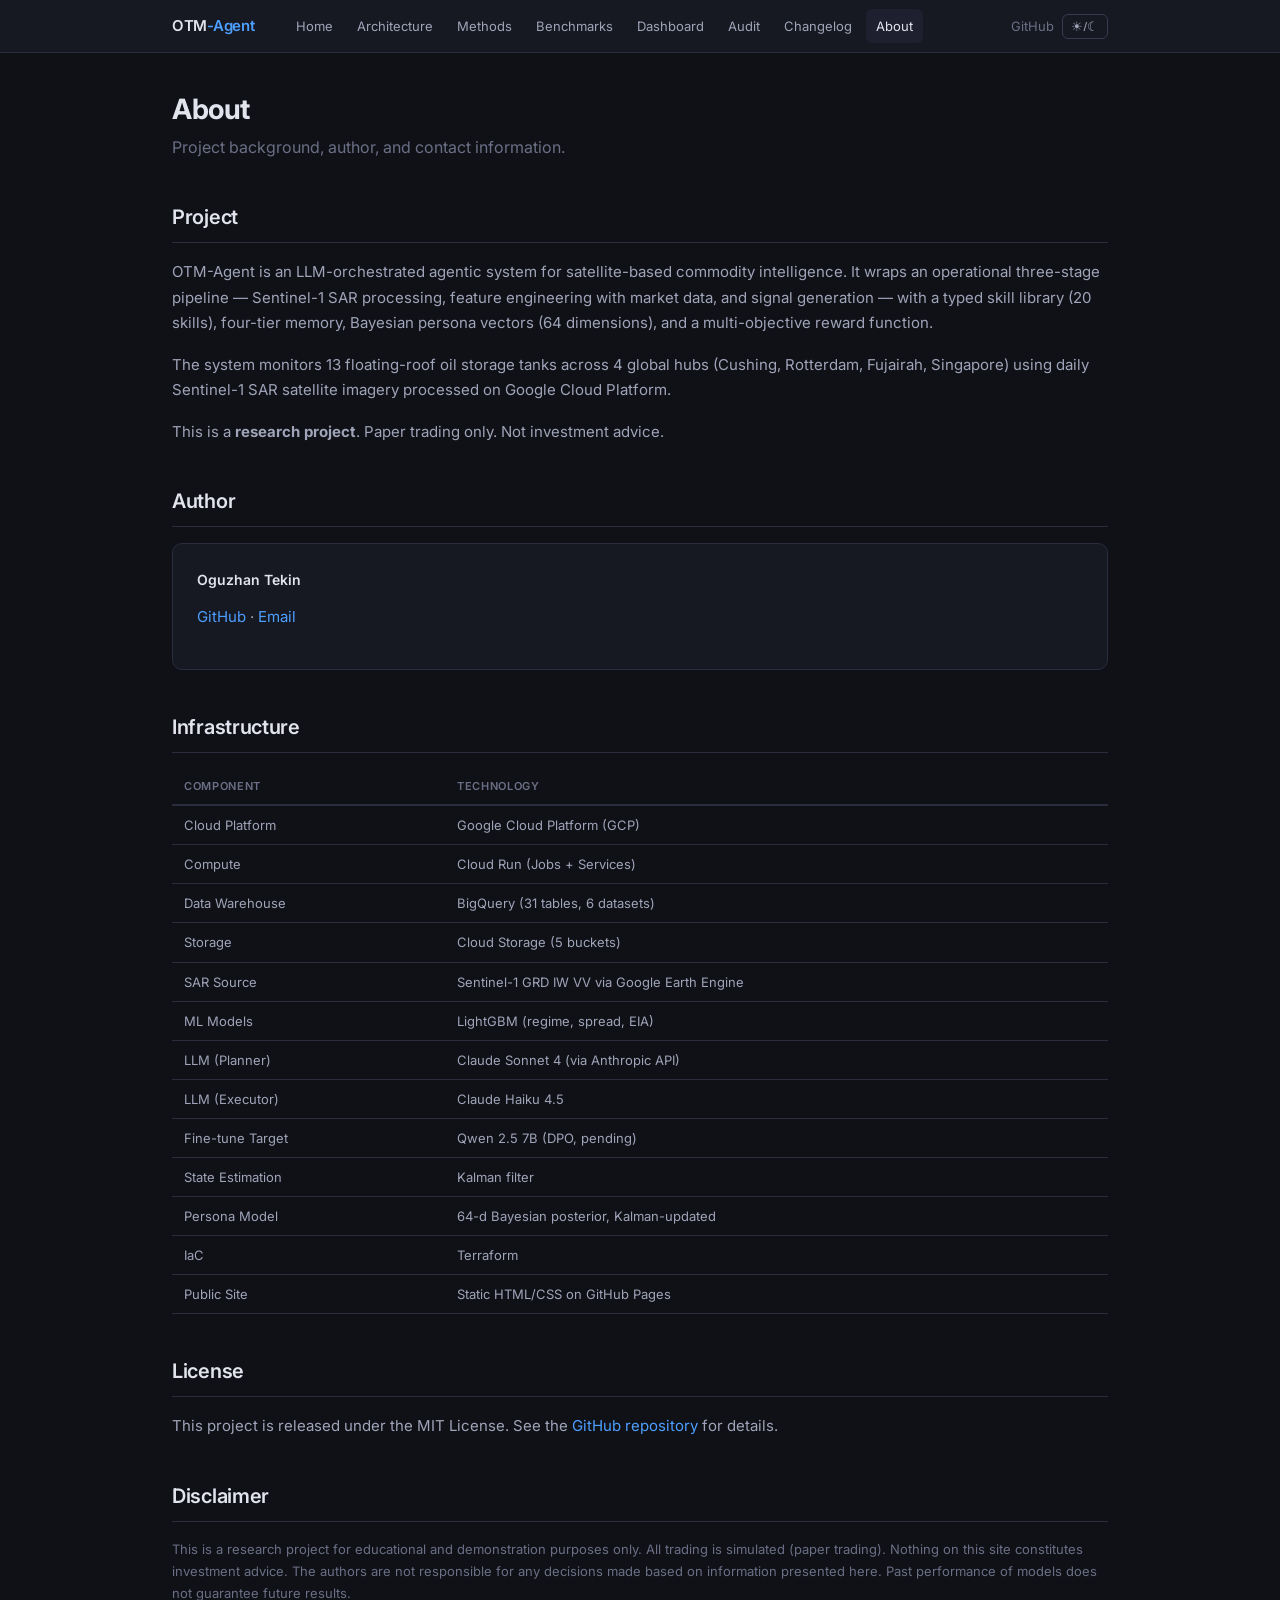
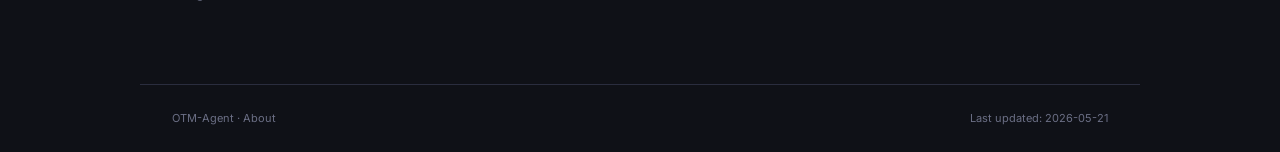
==== about.html @ 9c9e40b7 "feat: launch OTM-Agent public site with 8 pages Static HTML/CSS site for OTM-Agent project: - Home: " ====
<!DOCTYPE html>
<html lang="en" data-theme="dark">
<head>
<meta charset="UTF-8">
<meta name="viewport" content="width=device-width, initial-scale=1.0">
<title>About — OTM-Agent</title>
<link rel="preconnect" href="https://fonts.googleapis.com">
<link rel="preconnect" href="https://fonts.gstatic.com" crossorigin>
<link href="https://fonts.googleapis.com/css2?family=Inter:wght@400;500;600;700&family=JetBrains+Mono:wght@400;500&display=swap" rel="stylesheet">
<link rel="stylesheet" href="css/style.css">
</head>
<body>
<nav>
  <div class="nav-inner">
    <a href="index.html" class="nav-logo">OTM<span>-Agent</span></a>
    <div class="nav-links">
      <a href="index.html">Home</a>
      <a href="architecture.html">Architecture</a>
      <a href="methods.html">Methods</a>
      <a href="benchmarks.html">Benchmarks</a>
      <a href="dashboard.html">Dashboard</a>
      <a href="audit.html">Audit</a>
      <a href="changelog.html">Changelog</a>
      <a href="about.html" class="active">About</a>
    </div>
    <div class="nav-right">
      <a href="https://github.com/oguzhan-canada/otm-agent-site" style="color:var(--text3);font-size:13px">GitHub</a>
      <button class="theme-toggle" onclick="toggleTheme()">☀/☾</button>
    </div>
  </div>
</nav>

<div class="page">
  <h1>About</h1>
  <p class="subtitle">Project background, author, and contact information.</p>

  <h2>Project</h2>
  <p>OTM-Agent is an LLM-orchestrated agentic system for satellite-based commodity intelligence. It wraps an operational three-stage pipeline — Sentinel-1 SAR processing, feature engineering with market data, and signal generation — with a typed skill library (20 skills), four-tier memory, Bayesian persona vectors (64 dimensions), and a multi-objective reward function.</p>
  <p>The system monitors 13 floating-roof oil storage tanks across 4 global hubs (Cushing, Rotterdam, Fujairah, Singapore) using daily Sentinel-1 SAR satellite imagery processed on Google Cloud Platform.</p>
  <p>This is a <strong>research project</strong>. Paper trading only. Not investment advice.</p>

  <h2>Author</h2>
  <div class="card">
    <div class="card-title">Oguzhan Tekin</div>
    <p>
      <a href="https://github.com/oguzhan-canada">GitHub</a> ·
      <a href="mailto:oguzhantekin@gmail.com">Email</a>
    </p>
  </div>

  <h2>Infrastructure</h2>
  <table>
    <thead>
      <tr><th>Component</th><th>Technology</th></tr>
    </thead>
    <tbody>
      <tr><td>Cloud Platform</td><td>Google Cloud Platform (GCP)</td></tr>
      <tr><td>Compute</td><td>Cloud Run (Jobs + Services)</td></tr>
      <tr><td>Data Warehouse</td><td>BigQuery (31 tables, 6 datasets)</td></tr>
      <tr><td>Storage</td><td>Cloud Storage (5 buckets)</td></tr>
      <tr><td>SAR Source</td><td>Sentinel-1 GRD IW VV via Google Earth Engine</td></tr>
      <tr><td>ML Models</td><td>LightGBM (regime, spread, EIA)</td></tr>
      <tr><td>LLM (Planner)</td><td>Claude Sonnet 4 (via Anthropic API)</td></tr>
      <tr><td>LLM (Executor)</td><td>Claude Haiku 4.5</td></tr>
      <tr><td>Fine-tune Target</td><td>Qwen 2.5 7B (DPO, pending)</td></tr>
      <tr><td>State Estimation</td><td>Kalman filter</td></tr>
      <tr><td>Persona Model</td><td>64-d Bayesian posterior, Kalman-updated</td></tr>
      <tr><td>IaC</td><td>Terraform</td></tr>
      <tr><td>Public Site</td><td>Static HTML/CSS on GitHub Pages</td></tr>
    </tbody>
  </table>

  <h2>License</h2>
  <p>This project is released under the MIT License. See the <a href="https://github.com/oguzhan-canada/otm-agent-site">GitHub repository</a> for details.</p>

  <h2>Disclaimer</h2>
  <p style="font-size:13px;color:var(--text3)">This is a research project for educational and demonstration purposes only. All trading is simulated (paper trading). Nothing on this site constitutes investment advice. The authors are not responsible for any decisions made based on information presented here. Past performance of models does not guarantee future results.</p>

</div>

<footer>
  <span>OTM-Agent · About</span>
  <span>Last updated: 2026-05-21</span>
</footer>

<script>
function toggleTheme() {
  const html = document.documentElement;
  const current = html.getAttribute('data-theme');
  html.setAttribute('data-theme', current === 'dark' ? 'light' : 'dark');
  localStorage.setItem('theme', html.getAttribute('data-theme'));
}
(function() {
  const saved = localStorage.getItem('theme');
  if (saved) document.documentElement.setAttribute('data-theme', saved);
})();
</script>
</body>
</html>
---- css/style.css ----
*, *::before, *::after { box-sizing: border-box; margin: 0; padding: 0; }

:root {
  --bg: #0f1117;
  --bg2: #161822;
  --bg3: #1e2030;
  --bg4: #262940;
  --text: #e2e4ed;
  --text2: #a0a4b8;
  --text3: #6b6f85;
  --border: #2a2d3e;
  --border2: #383b50;
  --radius: 6px;
  --radius-lg: 10px;
  --accent: #4d9fff;
  --teal: #4ecdc4;
  --amber: #f0a500;
  --red: #e74c3c;
  --green: #2ecc71;
  --purple: #9b59b6;
  --shadow: 0 1px 3px rgba(0,0,0,0.3);
  --max-w: 1000px;
}

[data-theme="light"] {
  --bg: #ffffff;
  --bg2: #f8f9fa;
  --bg3: #f0f1f4;
  --bg4: #e8e9ee;
  --text: #1a1c24;
  --text2: #555866;
  --text3: #888b99;
  --border: #e0e2e8;
  --border2: #d0d2d8;
  --shadow: 0 1px 3px rgba(0,0,0,0.08);
}

html { scroll-behavior: smooth; }
body {
  font-family: 'Inter', -apple-system, BlinkMacSystemFont, 'Segoe UI', sans-serif;
  background: var(--bg);
  color: var(--text);
  font-size: 15px;
  line-height: 1.7;
  -webkit-font-smoothing: antialiased;
}

/* ── Navigation ── */
nav {
  position: sticky;
  top: 0;
  z-index: 100;
  background: var(--bg2);
  border-bottom: 1px solid var(--border);
  backdrop-filter: blur(12px);
}
.nav-inner {
  max-width: var(--max-w);
  margin: 0 auto;
  padding: 0 2rem;
  display: flex;
  align-items: center;
  height: 52px;
  gap: 8px;
}
.nav-logo {
  font-weight: 600;
  font-size: 15px;
  color: var(--text);
  text-decoration: none;
  letter-spacing: -0.3px;
  margin-right: 1.5rem;
  white-space: nowrap;
}
.nav-logo span { color: var(--accent); }
.nav-links {
  display: flex;
  gap: 4px;
  flex-wrap: wrap;
}
.nav-links a {
  font-size: 13px;
  color: var(--text2);
  text-decoration: none;
  padding: 6px 10px;
  border-radius: var(--radius);
  transition: background 0.15s, color 0.15s;
}
.nav-links a:hover,
.nav-links a.active {
  background: var(--bg3);
  color: var(--text);
}
.nav-right {
  margin-left: auto;
  display: flex;
  align-items: center;
  gap: 8px;
}
.theme-toggle {
  background: none;
  border: 1px solid var(--border2);
  border-radius: var(--radius);
  color: var(--text2);
  padding: 4px 8px;
  cursor: pointer;
  font-size: 13px;
  transition: background 0.15s;
}
.theme-toggle:hover { background: var(--bg3); }

/* ── Main content ── */
.page {
  max-width: var(--max-w);
  margin: 0 auto;
  padding: 2.5rem 2rem 4rem;
}

/* ── Typography ── */
h1 {
  font-size: 28px;
  font-weight: 700;
  letter-spacing: -0.5px;
  margin-bottom: 0.5rem;
  line-height: 1.2;
}
h2 {
  font-size: 20px;
  font-weight: 600;
  letter-spacing: -0.3px;
  margin-top: 2.5rem;
  margin-bottom: 1rem;
  padding-bottom: 0.5rem;
  border-bottom: 1px solid var(--border);
}
h3 {
  font-size: 16px;
  font-weight: 600;
  margin-top: 1.75rem;
  margin-bottom: 0.75rem;
}
p { margin-bottom: 1rem; color: var(--text2); }
a { color: var(--accent); text-decoration: none; }
a:hover { text-decoration: underline; }

.subtitle {
  font-size: 16px;
  color: var(--text3);
  margin-bottom: 2rem;
  line-height: 1.6;
}

/* ── Metric tiles ── */
.metric-grid {
  display: grid;
  grid-template-columns: repeat(4, 1fr);
  gap: 1px;
  background: var(--border);
  border: 1px solid var(--border);
  border-radius: var(--radius-lg);
  overflow: hidden;
  margin-bottom: 2rem;
}
@media (max-width: 700px) { .metric-grid { grid-template-columns: repeat(2, 1fr); } }
.metric {
  background: var(--bg2);
  padding: 1.25rem;
}
.metric-label {
  font-size: 11px;
  font-weight: 600;
  color: var(--text3);
  text-transform: uppercase;
  letter-spacing: 0.06em;
  margin-bottom: 6px;
}
.metric-value {
  font-family: 'JetBrains Mono', monospace;
  font-size: 24px;
  font-weight: 500;
  color: var(--text);
  letter-spacing: -0.5px;
}
.metric-sub {
  font-size: 11px;
  color: var(--text3);
  margin-top: 4px;
}

/* ── Cards ── */
.card {
  background: var(--bg2);
  border: 1px solid var(--border);
  border-radius: var(--radius-lg);
  padding: 1.5rem;
  margin-bottom: 1.5rem;
}
.card-title {
  font-size: 14px;
  font-weight: 600;
  margin-bottom: 0.75rem;
}

/* ── Tables ── */
table {
  width: 100%;
  border-collapse: collapse;
  font-size: 13px;
  margin-bottom: 1.5rem;
}
th {
  text-align: left;
  font-weight: 600;
  font-size: 11px;
  text-transform: uppercase;
  letter-spacing: 0.06em;
  color: var(--text3);
  padding: 8px 12px;
  border-bottom: 2px solid var(--border);
}
td {
  padding: 8px 12px;
  border-bottom: 1px solid var(--border);
  color: var(--text2);
}
tr:hover td { background: var(--bg3); }

/* ── Code blocks ── */
code {
  font-family: 'JetBrains Mono', monospace;
  font-size: 13px;
  background: var(--bg3);
  padding: 2px 6px;
  border-radius: 4px;
}
pre {
  background: var(--bg3);
  border: 1px solid var(--border);
  border-radius: var(--radius);
  padding: 1rem 1.25rem;
  overflow-x: auto;
  font-family: 'JetBrains Mono', monospace;
  font-size: 13px;
  line-height: 1.6;
  margin-bottom: 1.5rem;
  color: var(--text2);
}
pre code { background: none; padding: 0; }

/* ── Badges ── */
.badge {
  display: inline-block;
  font-size: 11px;
  padding: 2px 10px;
  border-radius: 20px;
  font-weight: 500;
  border: 1px solid currentColor;
}
.badge-blue { color: var(--accent); }
.badge-green { color: var(--green); }
.badge-amber { color: var(--amber); }
.badge-red { color: var(--red); }
.badge-purple { color: var(--purple); }
.badge-teal { color: var(--teal); }

/* ── Diagram / ASCII art box ── */
.diagram {
  background: var(--bg3);
  border: 1px solid var(--border);
  border-radius: var(--radius);
  padding: 1.5rem;
  overflow-x: auto;
  font-family: 'JetBrains Mono', monospace;
  font-size: 12px;
  line-height: 1.5;
  color: var(--text2);
  margin-bottom: 1.5rem;
  white-space: pre;
}

/* ── Section label ── */
.section-label {
  font-size: 11px;
  font-weight: 600;
  letter-spacing: 0.08em;
  text-transform: uppercase;
  color: var(--text3);
  margin-bottom: 1rem;
  margin-top: 2rem;
  display: flex;
  align-items: center;
  gap: 8px;
}
.section-label::before {
  content: '';
  display: block;
  width: 16px;
  height: 1px;
  background: var(--border2);
}

/* ── Footer ── */
footer {
  max-width: var(--max-w);
  margin: 0 auto;
  padding: 1.5rem 2rem;
  font-size: 11px;
  color: var(--text3);
  border-top: 1px solid var(--border);
  display: flex;
  justify-content: space-between;
  flex-wrap: wrap;
  gap: 8px;
}
footer a { color: var(--text3); }
footer a:hover { color: var(--text2); }

/* ── Changelog entries ── */
.changelog-entry {
  padding: 1rem 0;
  border-bottom: 1px solid var(--border);
}
.changelog-date {
  font-family: 'JetBrains Mono', monospace;
  font-size: 12px;
  color: var(--text3);
  margin-bottom: 4px;
}
.changelog-title {
  font-weight: 600;
  font-size: 14px;
  margin-bottom: 4px;
}
.changelog-body {
  font-size: 13px;
  color: var(--text2);
}

/* ── Skill cards ── */
.skill-grid {
  display: grid;
  grid-template-columns: repeat(auto-fill, minmax(280px, 1fr));
  gap: 12px;
  margin-bottom: 1.5rem;
}
.skill-card {
  background: var(--bg3);
  border: 1px solid var(--border);
  border-radius: var(--radius);
  padding: 1rem;
}
.skill-name {
  font-family: 'JetBrains Mono', monospace;
  font-size: 13px;
  font-weight: 500;
  color: var(--accent);
  margin-bottom: 4px;
}
.skill-cat {
  font-size: 10px;
  text-transform: uppercase;
  letter-spacing: 0.06em;
  color: var(--text3);
  margin-bottom: 6px;
}
.skill-desc {
  font-size: 12px;
  color: var(--text2);
  line-height: 1.5;
}

/* ── Benchmark status ── */
.status-live { color: var(--green); }
.status-pending { color: var(--amber); }
.status-planned { color: var(--text3); }

/* ── Responsive ── */
@media (max-width: 640px) {
  .page { padding: 1.5rem 1rem 3rem; }
  h1 { font-size: 22px; }
  .nav-inner { padding: 0 1rem; }
  .nav-links a { font-size: 12px; padding: 4px 6px; }
}
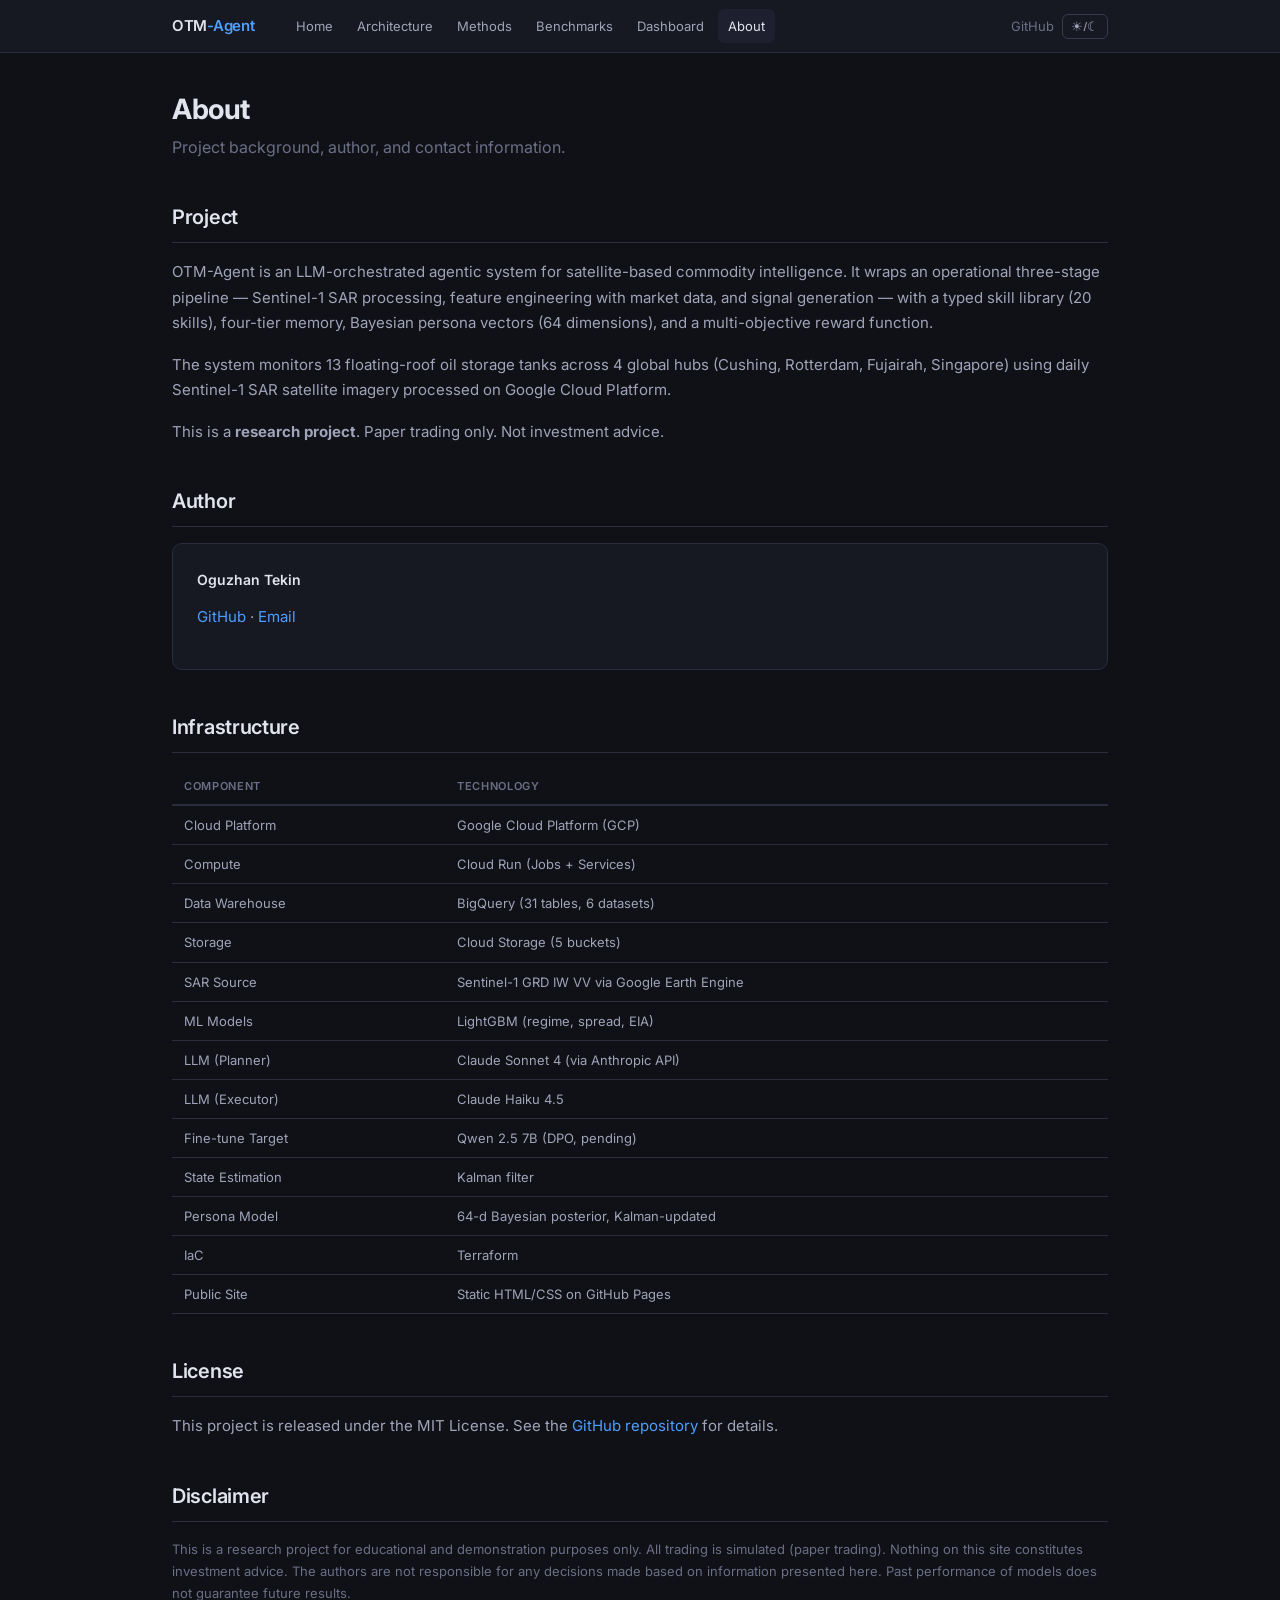
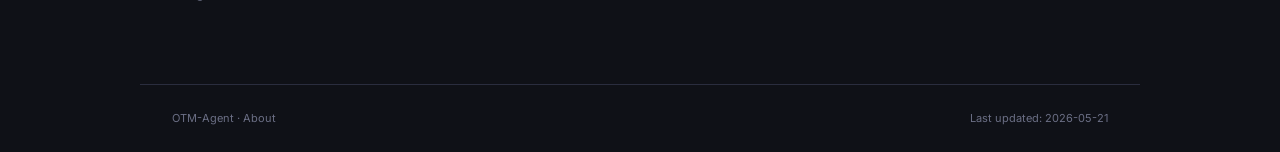
==== commit ce390140: "remove: audit and changelog pages and all nav links Co-authored-by: Copilot <223556219+Copilot@users" ====
--- a/about.html
+++ b/about.html
@@ -19,8 +19,6 @@
       <a href="methods.html">Methods</a>
       <a href="benchmarks.html">Benchmarks</a>
       <a href="dashboard.html">Dashboard</a>
-      <a href="audit.html">Audit</a>
-      <a href="changelog.html">Changelog</a>
       <a href="about.html" class="active">About</a>
     </div>
     <div class="nav-right">
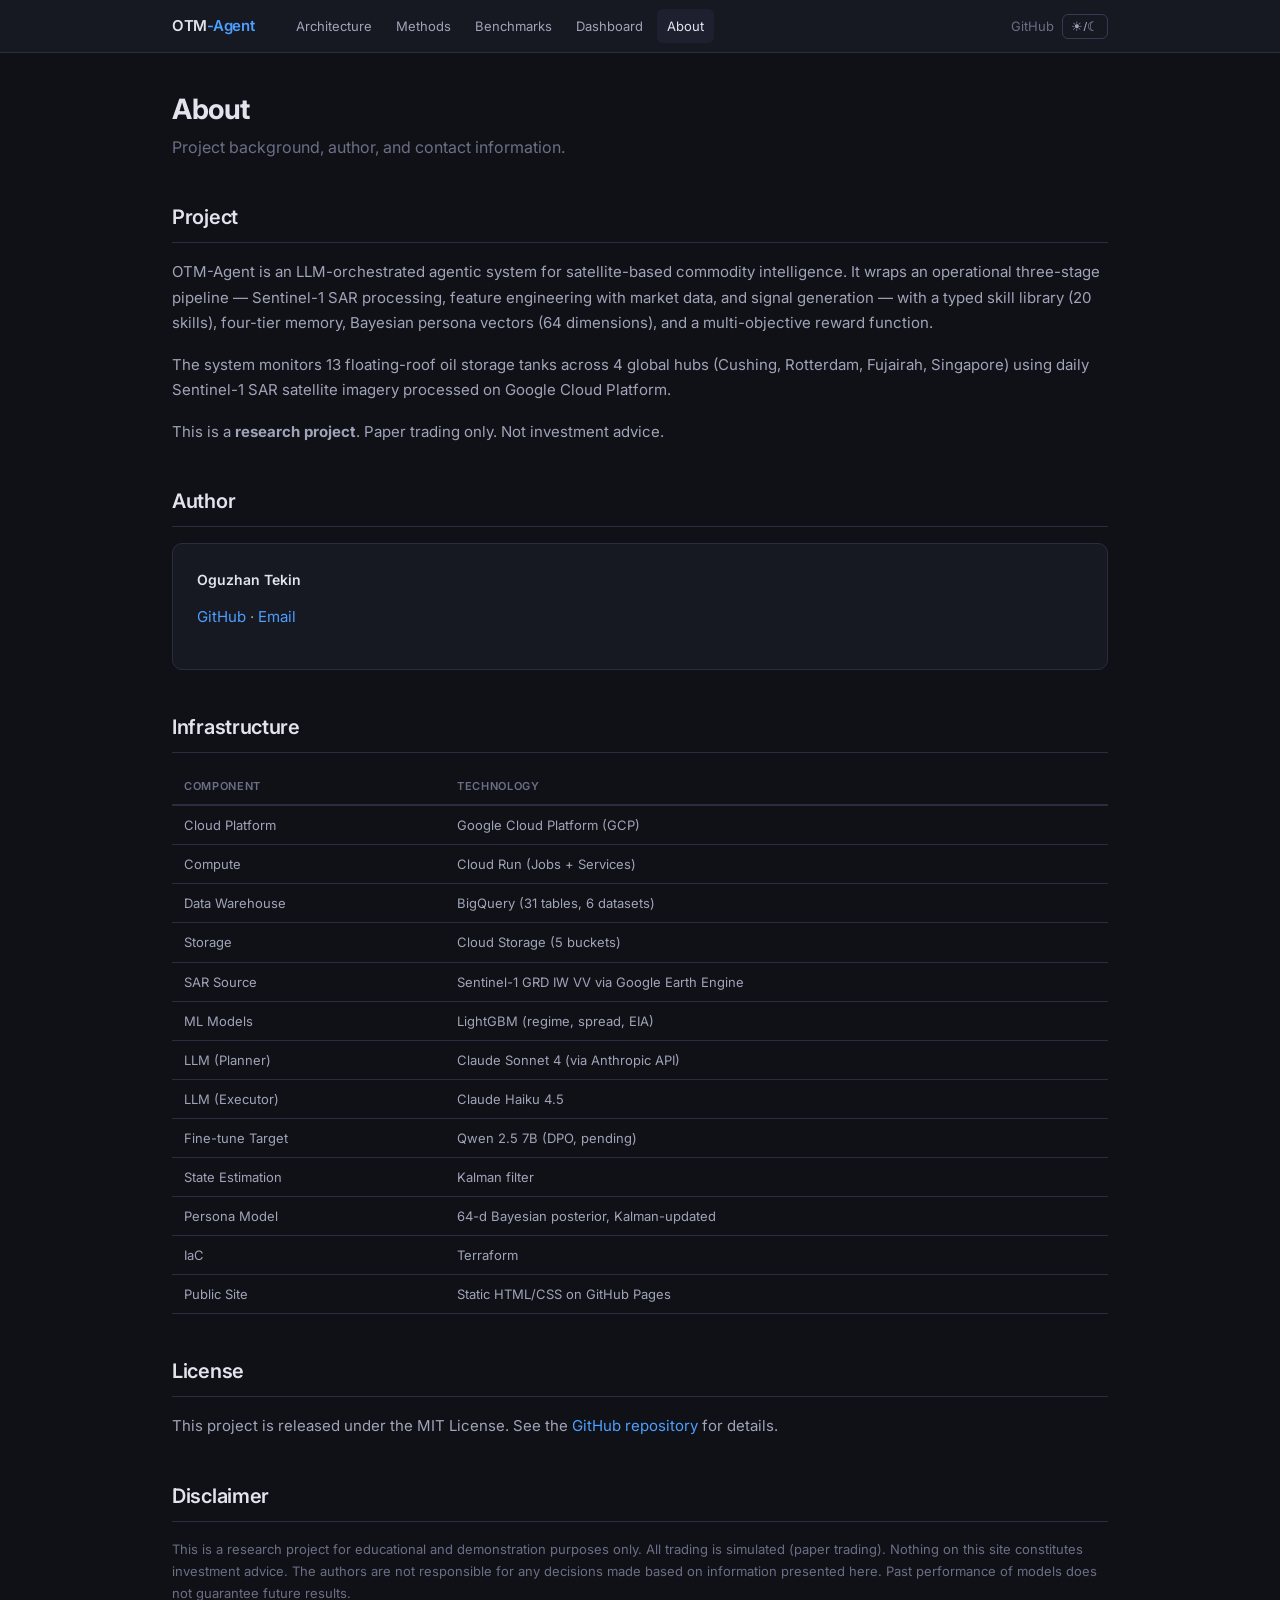
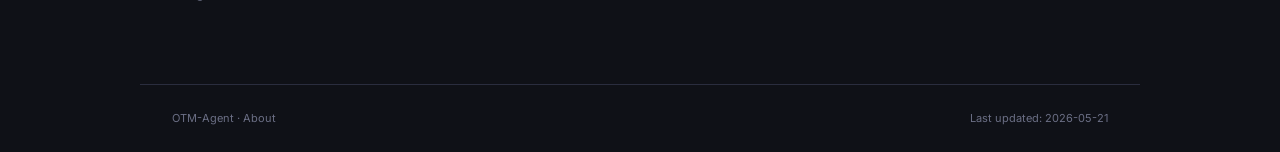
==== commit 554df4af: "feat: dashboard is now the homepage (index.html) - Replaced index.html with dashboard content - Remo" ====
--- a/about.html
+++ b/about.html
@@ -14,7 +14,6 @@
   <div class="nav-inner">
     <a href="index.html" class="nav-logo">OTM<span>-Agent</span></a>
     <div class="nav-links">
-      <a href="index.html">Home</a>
       <a href="architecture.html">Architecture</a>
       <a href="methods.html">Methods</a>
       <a href="benchmarks.html">Benchmarks</a>
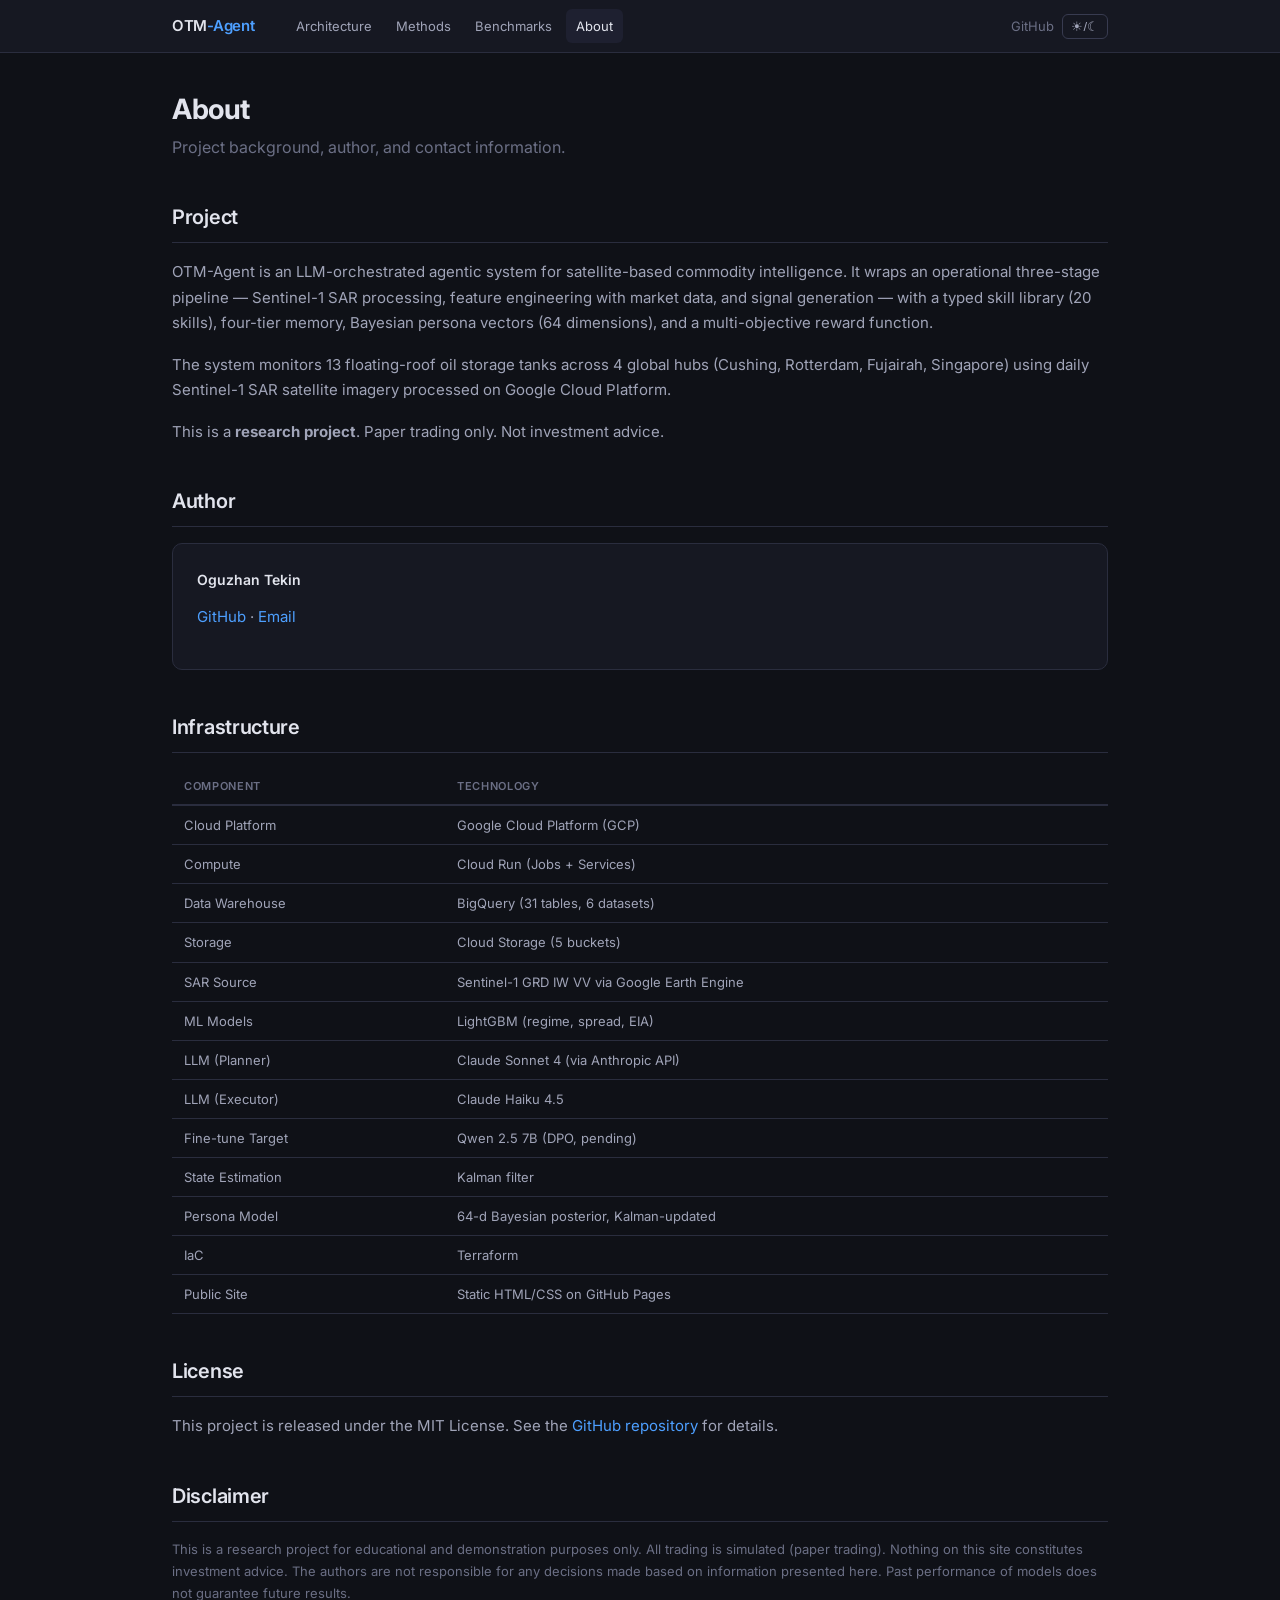
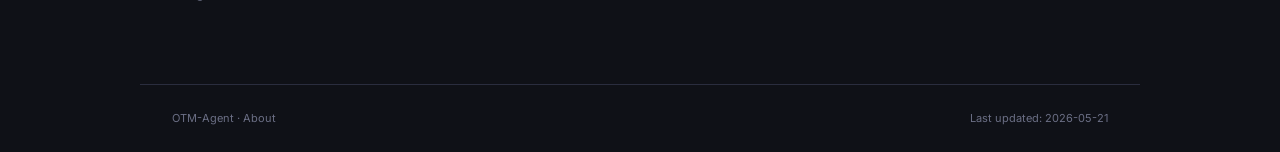
==== commit 498bc9c5: "remove: dashboard nav tab (dashboard is now index) Co-authored-by: Copilot <223556219+Copilot@users." ====
--- a/about.html
+++ b/about.html
@@ -17,7 +17,6 @@
       <a href="architecture.html">Architecture</a>
       <a href="methods.html">Methods</a>
       <a href="benchmarks.html">Benchmarks</a>
-      <a href="dashboard.html">Dashboard</a>
       <a href="about.html" class="active">About</a>
     </div>
     <div class="nav-right">
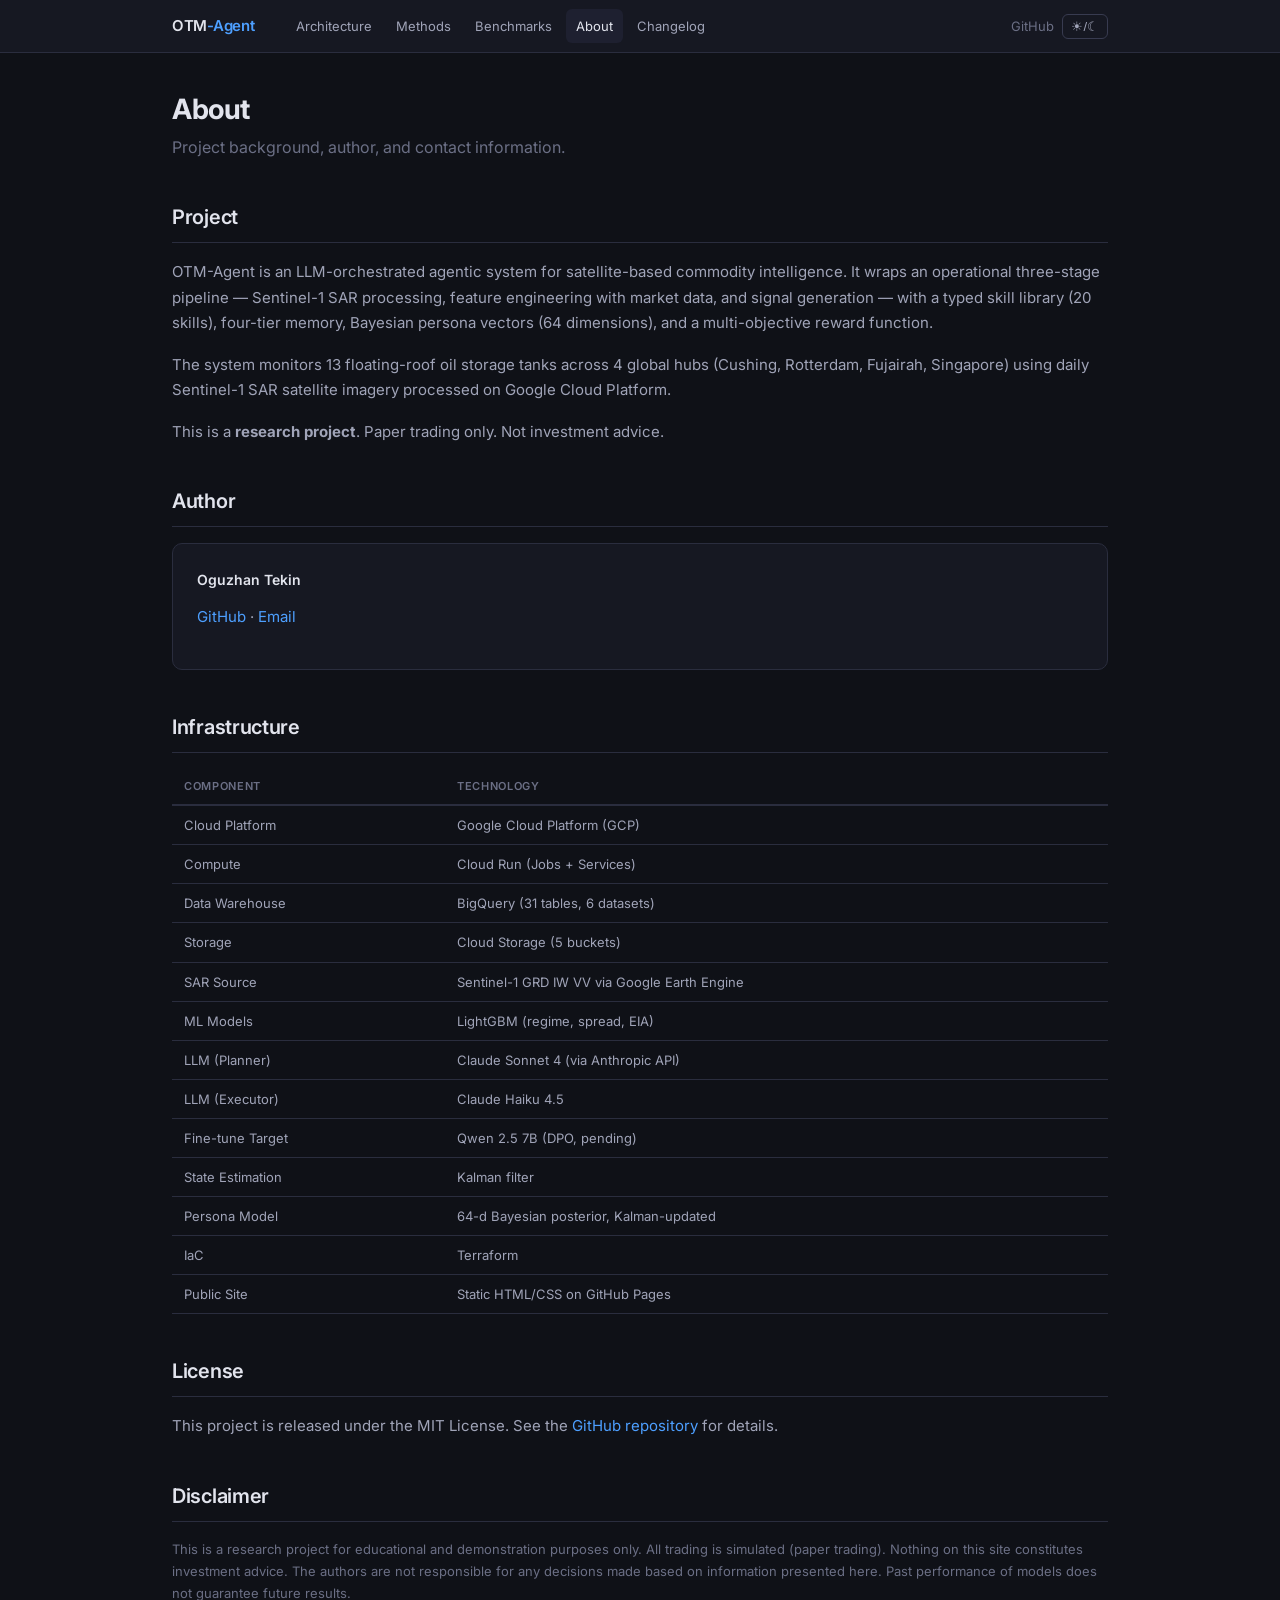
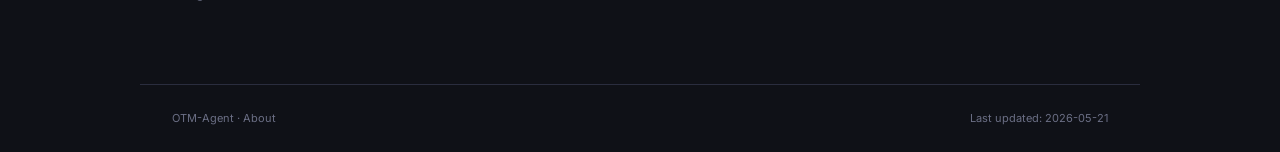
==== commit 99c33db5: "Add changelog page with 10 dated entries; add nav link across all pages" ====
--- a/about.html
+++ b/about.html
@@ -18,6 +18,7 @@
       <a href="methods.html">Methods</a>
       <a href="benchmarks.html">Benchmarks</a>
       <a href="about.html" class="active">About</a>
+      <a href="changelog.html">Changelog</a>
     </div>
     <div class="nav-right">
       <a href="https://github.com/oguzhan-canada/otm-agent-site" style="color:var(--text3);font-size:13px">GitHub</a>
--- a/css/style.css
+++ b/css/style.css
@@ -373,6 +373,7 @@
 .status-live { color: var(--green); }
 .status-pending { color: var(--amber); }
 .status-planned { color: var(--text3); }
+.status-live { color: var(--green); font-weight: 600; }
 
 /* ── Responsive ── */
 @media (max-width: 640px) {
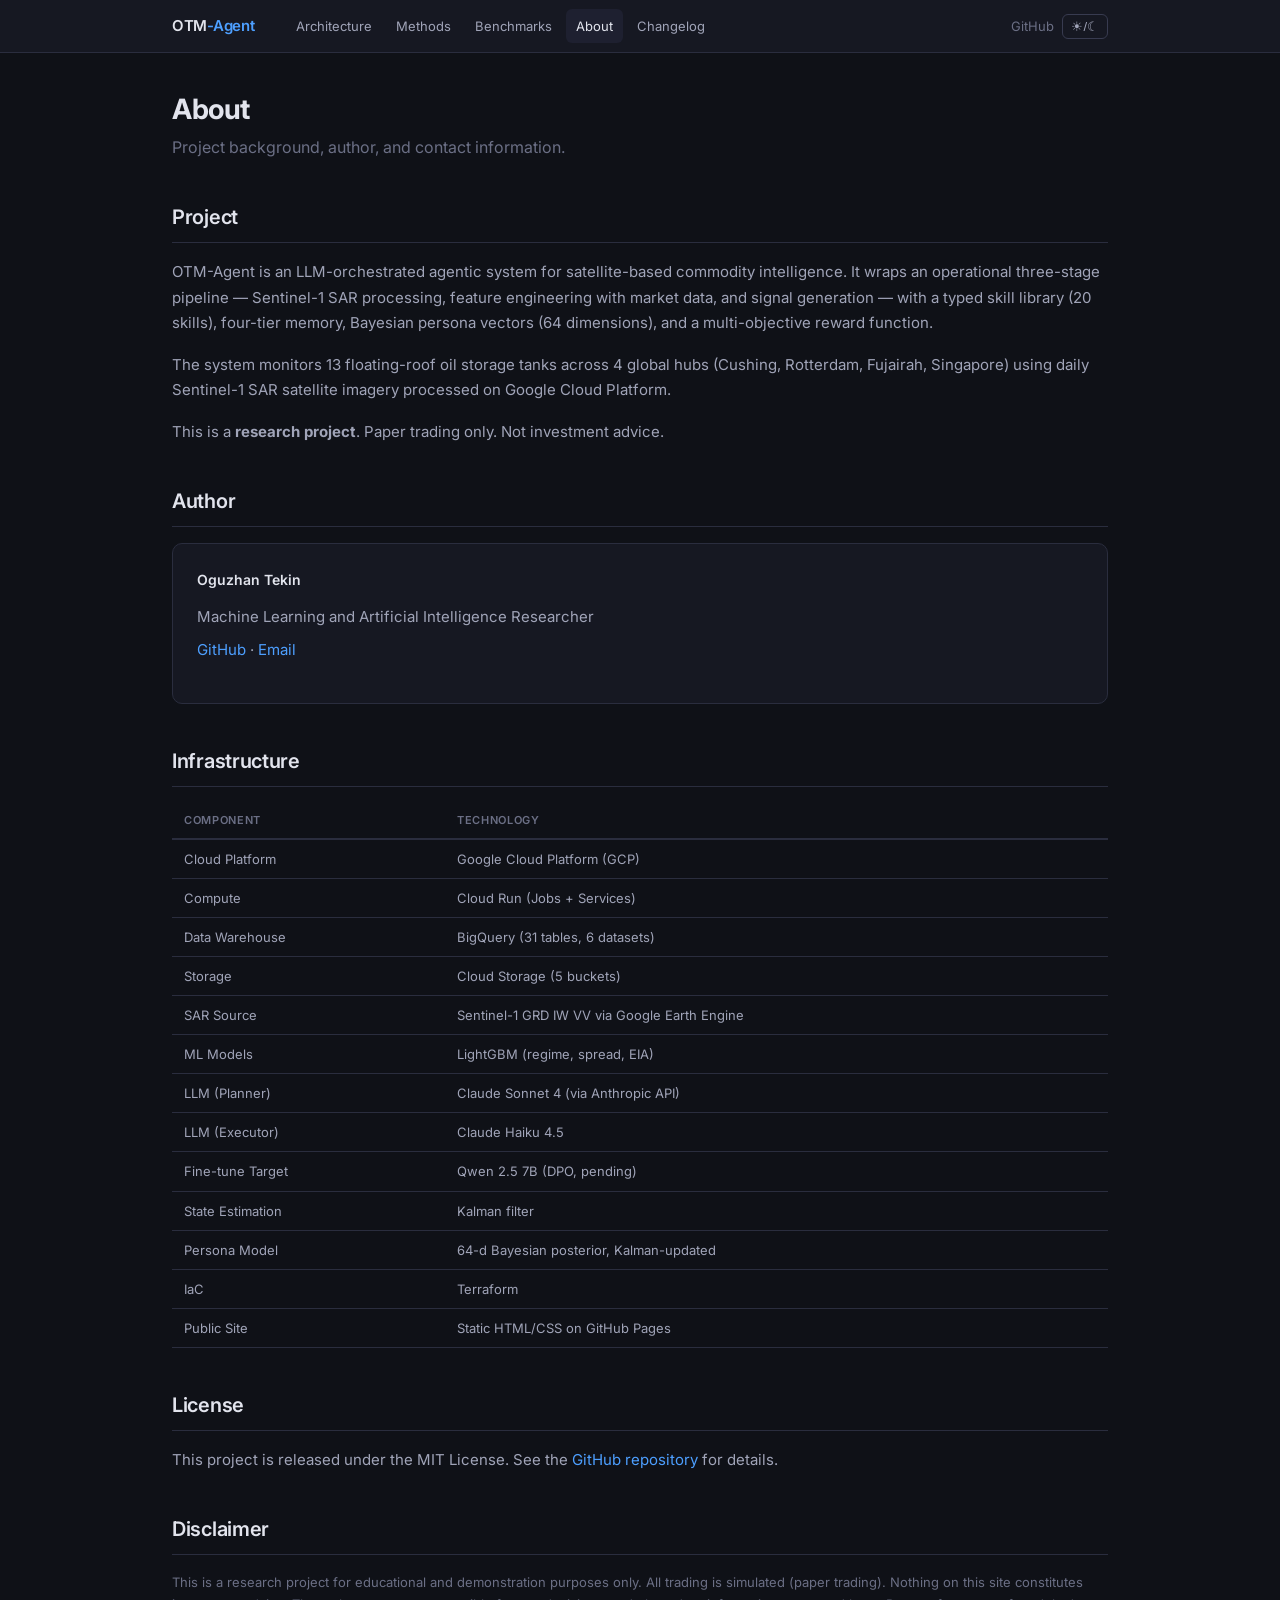
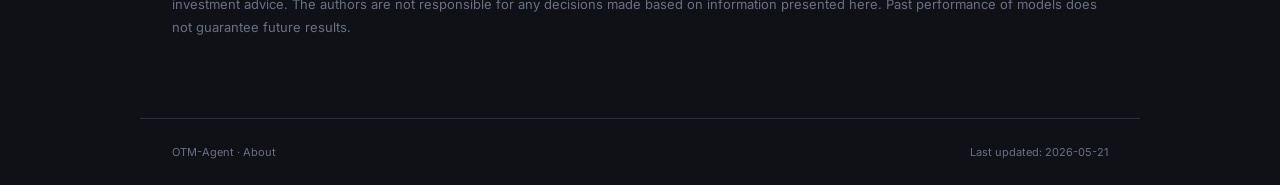
==== commit f033a3de: "Update author info: add title and project repo link Co-authored-by: Copilot <223556219+Copilot@users" ====
--- a/about.html
+++ b/about.html
@@ -39,8 +39,9 @@
   <h2>Author</h2>
   <div class="card">
     <div class="card-title">Oguzhan Tekin</div>
+    <p style="margin:4px 0 8px;color:var(--text2)">Machine Learning and Artificial Intelligence Researcher</p>
     <p>
-      <a href="https://github.com/oguzhan-canada">GitHub</a> ·
+      <a href="https://github.com/oguzhan-canada/otm-agent-site">GitHub</a> ·
       <a href="mailto:oguzhantekin@gmail.com">Email</a>
     </p>
   </div>
